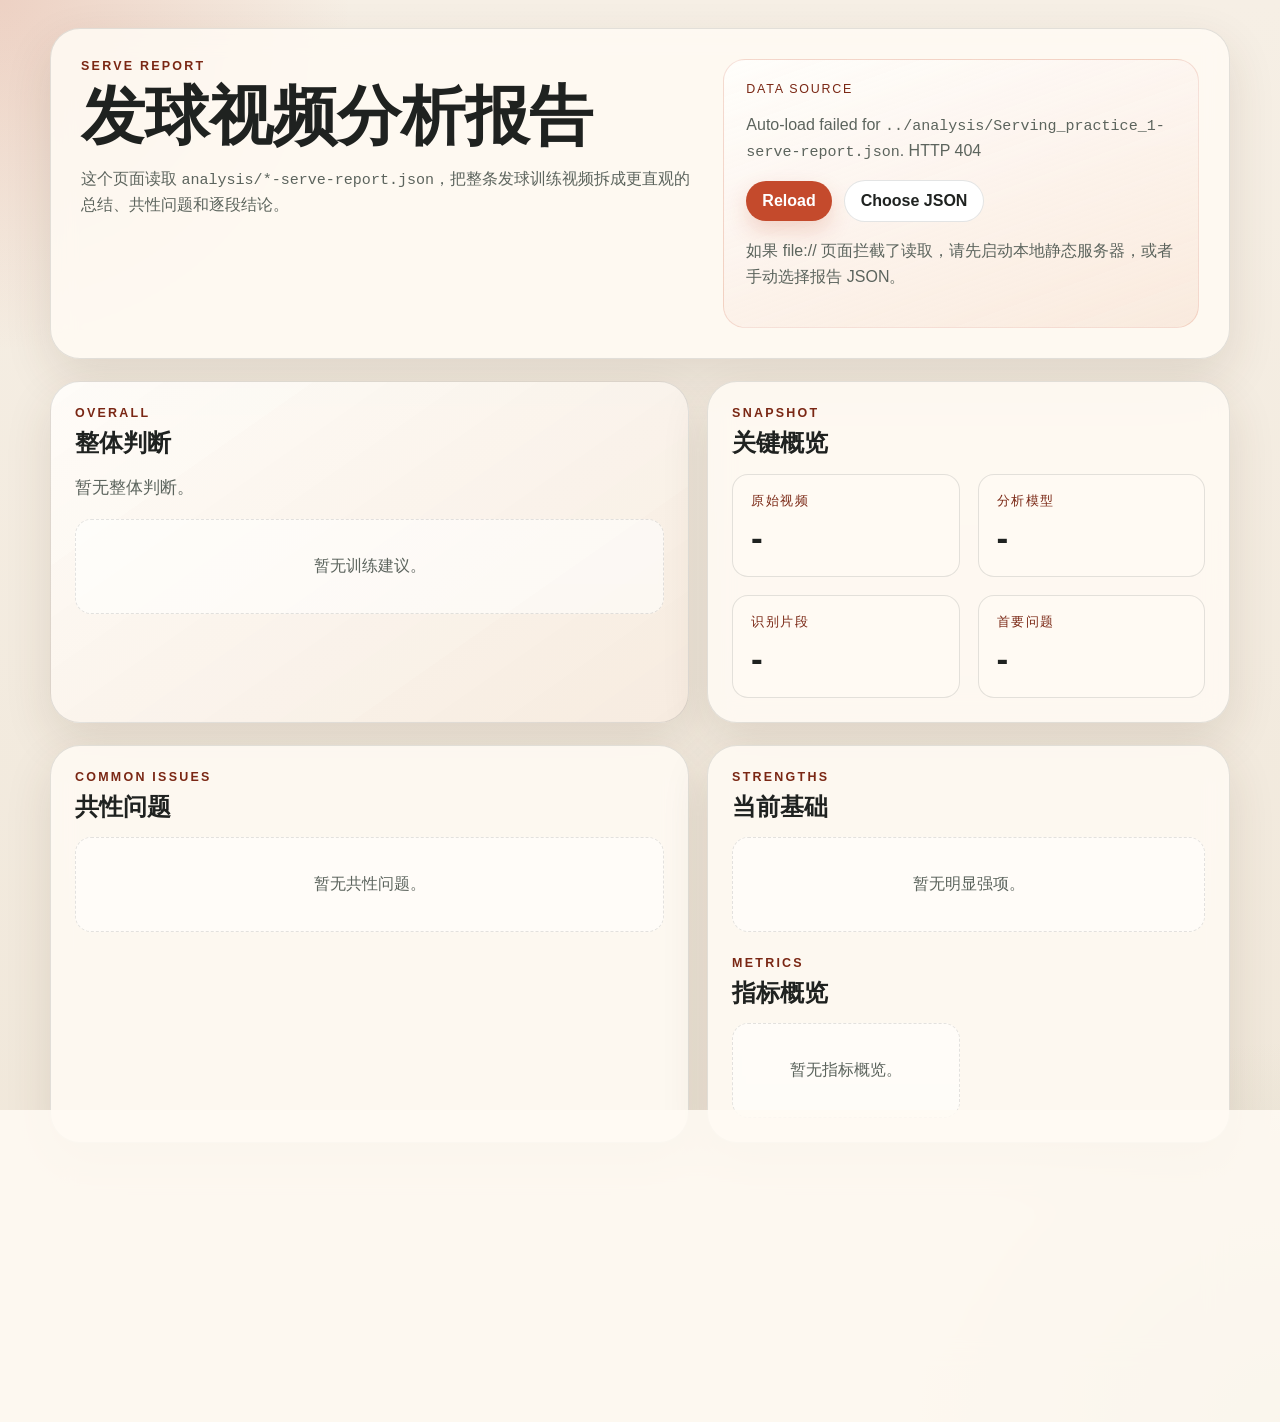
==== dashboard/serve-report.html @ f97d5fe2 "Initial project setup" ====
﻿<!DOCTYPE html>
<html lang="zh-CN">
<head>
    <meta charset="UTF-8">
    <meta name="viewport" content="width=device-width, initial-scale=1.0">
    <title>TennisAI Serve Report</title>
    <link rel="stylesheet" href="serve-report.css">
</head>
<body>
    <main class="page-shell">
        <section class="hero">
            <div class="hero-copy">
                <p class="eyebrow">Serve Report</p>
                <h1>发球视频分析报告</h1>
                <p class="hero-text">
                    这个页面读取 <code>analysis/*-serve-report.json</code>，把整条发球训练视频拆成更直观的总结、共性问题和逐段结论。
                </p>
            </div>
            <div class="hero-panel">
                <p class="panel-label">Data Source</p>
                <p id="source-status" class="panel-value">Trying to load <code>../analysis/Serving_practice_1-serve-report.json</code>...</p>
                <div class="loader-actions">
                    <button id="reload-button" type="button">Reload</button>
                    <label class="file-picker" for="json-upload">Choose JSON</label>
                    <input id="json-upload" type="file" accept=".json,application/json">
                </div>
                <p id="helper-text" class="helper-text">
                    如果本地浏览器拦截了自动读取，可以先启动一个简单静态服务器，或者手动选择生成好的报告 JSON。
                </p>
            </div>
        </section>

        <section class="overview-grid">
            <article class="card story-card">
                <div class="section-heading">
                    <p class="eyebrow">Overall</p>
                    <h2>整体判断</h2>
                </div>
                <p id="overall-assessment" class="story-text"></p>
                <div id="training-priorities" class="callout-list"></div>
            </article>

            <article class="card stat-card-group">
                <div class="section-heading">
                    <p class="eyebrow">Snapshot</p>
                    <h2>关键概览</h2>
                </div>
                <div id="stats-grid" class="stats-grid"></div>
            </article>
        </section>

        <section class="insight-grid">
            <article class="card">
                <div class="section-heading">
                    <p class="eyebrow">Common Issues</p>
                    <h2>共性问题</h2>
                </div>
                <div id="common-issues" class="issue-stack"></div>
            </article>

            <article class="card">
                <div class="section-heading">
                    <p class="eyebrow">Strengths</p>
                    <h2>当前基础</h2>
                </div>
                <div id="strengths" class="pill-list"></div>
                <div class="section-heading compact-heading">
                    <p class="eyebrow">Metrics</p>
                    <h2>指标概览</h2>
                </div>
                <div id="metric-overview" class="metric-grid"></div>
            </article>
        </section>

        <section class="card clips-card">
            <div class="section-heading">
                <p class="eyebrow">Clip Review</p>
                <h2>逐段结果</h2>
            </div>
            <div id="clip-grid" class="clip-grid"></div>
        </section>
    </main>

    <template id="empty-state-template">
        <div class="empty-state">
            <p>暂无可展示的数据。</p>
        </div>
    </template>

    <script src="serve-report.js"></script>
</body>
</html>
---- dashboard/serve-report.css ----
﻿:root {
    --bg: #efe6d8;
    --paper: rgba(255, 251, 244, 0.86);
    --paper-strong: #fffaf3;
    --ink: #1f2220;
    --muted: #5c645d;
    --line: rgba(31, 34, 32, 0.12);
    --accent: #c44a2c;
    --accent-deep: #7a2714;
    --olive: #6c8660;
    --sky: #dbe8eb;
    --shadow: 0 18px 48px rgba(76, 48, 25, 0.12);
    --radius-xl: 30px;
    --radius-lg: 22px;
    --radius-md: 16px;
    --mono: "Cascadia Code", "Consolas", monospace;
    --sans: "Aptos", "Segoe UI Variable", "Trebuchet MS", sans-serif;
}

* {
    box-sizing: border-box;
}

body {
    margin: 0;
    font-family: var(--sans);
    color: var(--ink);
    background:
        radial-gradient(circle at top left, rgba(196, 74, 44, 0.18), transparent 22rem),
        radial-gradient(circle at bottom right, rgba(108, 134, 96, 0.16), transparent 24rem),
        linear-gradient(180deg, #f6efe5 0%, var(--bg) 100%);
}

code {
    font-family: var(--mono);
    font-size: 0.94em;
}

.page-shell {
    width: min(1180px, calc(100vw - 32px));
    margin: 0 auto;
    padding: 28px 0 56px;
}

.hero,
.card {
    background: var(--paper);
    border: 1px solid var(--line);
    border-radius: var(--radius-xl);
    box-shadow: var(--shadow);
    backdrop-filter: blur(12px);
}

.hero {
    display: grid;
    grid-template-columns: 1.3fr 1fr;
    gap: 24px;
    padding: 30px;
    margin-bottom: 22px;
}

.eyebrow {
    margin: 0 0 10px;
    text-transform: uppercase;
    letter-spacing: 0.18em;
    font-size: 0.78rem;
    font-weight: 700;
    color: var(--accent-deep);
}

.hero h1,
.section-heading h2 {
    margin: 0;
    line-height: 1.05;
    font-weight: 800;
}

.hero h1 {
    font-size: clamp(2rem, 5vw, 4rem);
}

.hero-text,
.helper-text,
.panel-value,
.story-text,
.issue-explanation,
.empty-state,
.subtle-text {
    color: var(--muted);
}

.hero-text,
.story-text,
.issue-explanation,
.panel-value,
.helper-text {
    line-height: 1.6;
}

.hero-panel {
    background: linear-gradient(160deg, rgba(255, 255, 255, 0.7), rgba(243, 212, 192, 0.4));
    border: 1px solid rgba(196, 74, 44, 0.16);
    border-radius: var(--radius-lg);
    padding: 22px;
}

.panel-label {
    margin: 0 0 10px;
    font-size: 0.78rem;
    letter-spacing: 0.14em;
    text-transform: uppercase;
    color: var(--accent-deep);
}

.loader-actions {
    display: flex;
    flex-wrap: wrap;
    gap: 12px;
    align-items: center;
}

button,
.file-picker {
    border: none;
    cursor: pointer;
    border-radius: 999px;
    padding: 11px 16px;
    font: inherit;
    font-weight: 700;
    transition: transform 160ms ease, box-shadow 160ms ease;
}

button {
    background: var(--accent);
    color: white;
    box-shadow: 0 10px 22px rgba(196, 74, 44, 0.2);
}

.file-picker {
    background: white;
    color: var(--ink);
    border: 1px solid var(--line);
}

button:hover,
.file-picker:hover {
    transform: translateY(-1px);
}

#json-upload {
    display: none;
}

.overview-grid,
.insight-grid,
.clip-grid,
.stats-grid,
.metric-grid,
.callout-list,
.pill-list,
.issue-stack {
    display: grid;
    gap: 18px;
}

.overview-grid,
.insight-grid {
    grid-template-columns: 1.1fr 0.9fr;
    margin-bottom: 22px;
}

.card {
    padding: 24px;
}

.section-heading {
    margin-bottom: 18px;
}

.compact-heading {
    margin-top: 24px;
}

.story-card {
    background:
        linear-gradient(145deg, rgba(255, 255, 255, 0.5), rgba(240, 225, 210, 0.56)),
        var(--paper);
}

.story-text {
    font-size: 1.08rem;
    margin: 0 0 18px;
}

.callout-item,
.stat-tile,
.metric-tile,
.pill,
.issue-item,
.clip-card {
    border-radius: var(--radius-md);
    border: 1px solid var(--line);
    background: var(--paper-strong);
}

.callout-item {
    padding: 14px 16px;
    font-weight: 700;
}

.stats-grid {
    grid-template-columns: repeat(2, minmax(0, 1fr));
}

.stat-tile,
.metric-tile {
    padding: 18px;
}

.stat-label,
.metric-label,
.clip-label {
    margin: 0 0 8px;
    font-size: 0.8rem;
    text-transform: uppercase;
    letter-spacing: 0.12em;
    color: var(--accent-deep);
}

.stat-value,
.metric-value {
    margin: 0;
    font-size: clamp(1.3rem, 3vw, 2.2rem);
    font-weight: 800;
}

.issue-stack {
    align-content: start;
}

.issue-item {
    padding: 18px;
}

.issue-top {
    display: flex;
    justify-content: space-between;
    gap: 12px;
    align-items: center;
    margin-bottom: 10px;
}

.issue-name {
    font-size: 1.05rem;
    font-weight: 800;
}

.issue-count,
.pill-count {
    min-width: 42px;
    text-align: center;
    padding: 7px 10px;
    border-radius: 999px;
    background: rgba(108, 134, 96, 0.16);
    color: var(--olive);
    font-weight: 800;
}

.issue-training {
    margin: 12px 0 0;
    padding-top: 12px;
    border-top: 1px dashed var(--line);
    font-weight: 700;
}

.pill-list {
    grid-template-columns: 1fr;
}

.pill {
    display: flex;
    justify-content: space-between;
    gap: 12px;
    align-items: center;
    padding: 14px 16px;
}

.pill-name {
    font-weight: 700;
}

.metric-grid {
    grid-template-columns: repeat(2, minmax(0, 1fr));
}

.clips-card {
    padding-bottom: 14px;
}

.clip-grid {
    grid-template-columns: repeat(2, minmax(0, 1fr));
}

.clip-card {
    padding: 20px;
}

.clip-header {
    display: flex;
    align-items: baseline;
    justify-content: space-between;
    gap: 12px;
    margin-bottom: 14px;
}

.clip-title {
    margin: 0;
    font-size: 1.2rem;
}

.clip-time {
    color: var(--muted);
    font-size: 0.94rem;
}

.badge-row {
    display: flex;
    flex-wrap: wrap;
    gap: 8px;
    margin: 10px 0 14px;
}

.badge {
    display: inline-flex;
    align-items: center;
    padding: 6px 10px;
    border-radius: 999px;
    background: rgba(196, 74, 44, 0.12);
    color: var(--accent-deep);
    font-size: 0.82rem;
    font-weight: 700;
}

.metric-lines {
    display: grid;
    gap: 8px;
}

.metric-line {
    display: flex;
    justify-content: space-between;
    gap: 12px;
    padding-bottom: 8px;
    border-bottom: 1px dashed rgba(31, 34, 32, 0.1);
}

.empty-state {
    padding: 20px;
    text-align: center;
    border: 1px dashed var(--line);
    border-radius: var(--radius-md);
    background: rgba(255, 255, 255, 0.55);
}

@media (max-width: 980px) {
    .hero,
    .overview-grid,
    .insight-grid,
    .clip-grid {
        grid-template-columns: 1fr;
    }
}

@media (max-width: 640px) {
    .page-shell {
        width: min(100vw - 20px, 100%);
        padding-top: 18px;
    }

    .hero,
    .card {
        padding: 18px;
        border-radius: 22px;
    }

    .stats-grid,
    .metric-grid {
        grid-template-columns: 1fr;
    }

    .clip-header,
    .metric-line,
    .pill,
    .issue-top {
        flex-direction: column;
        align-items: flex-start;
    }
}
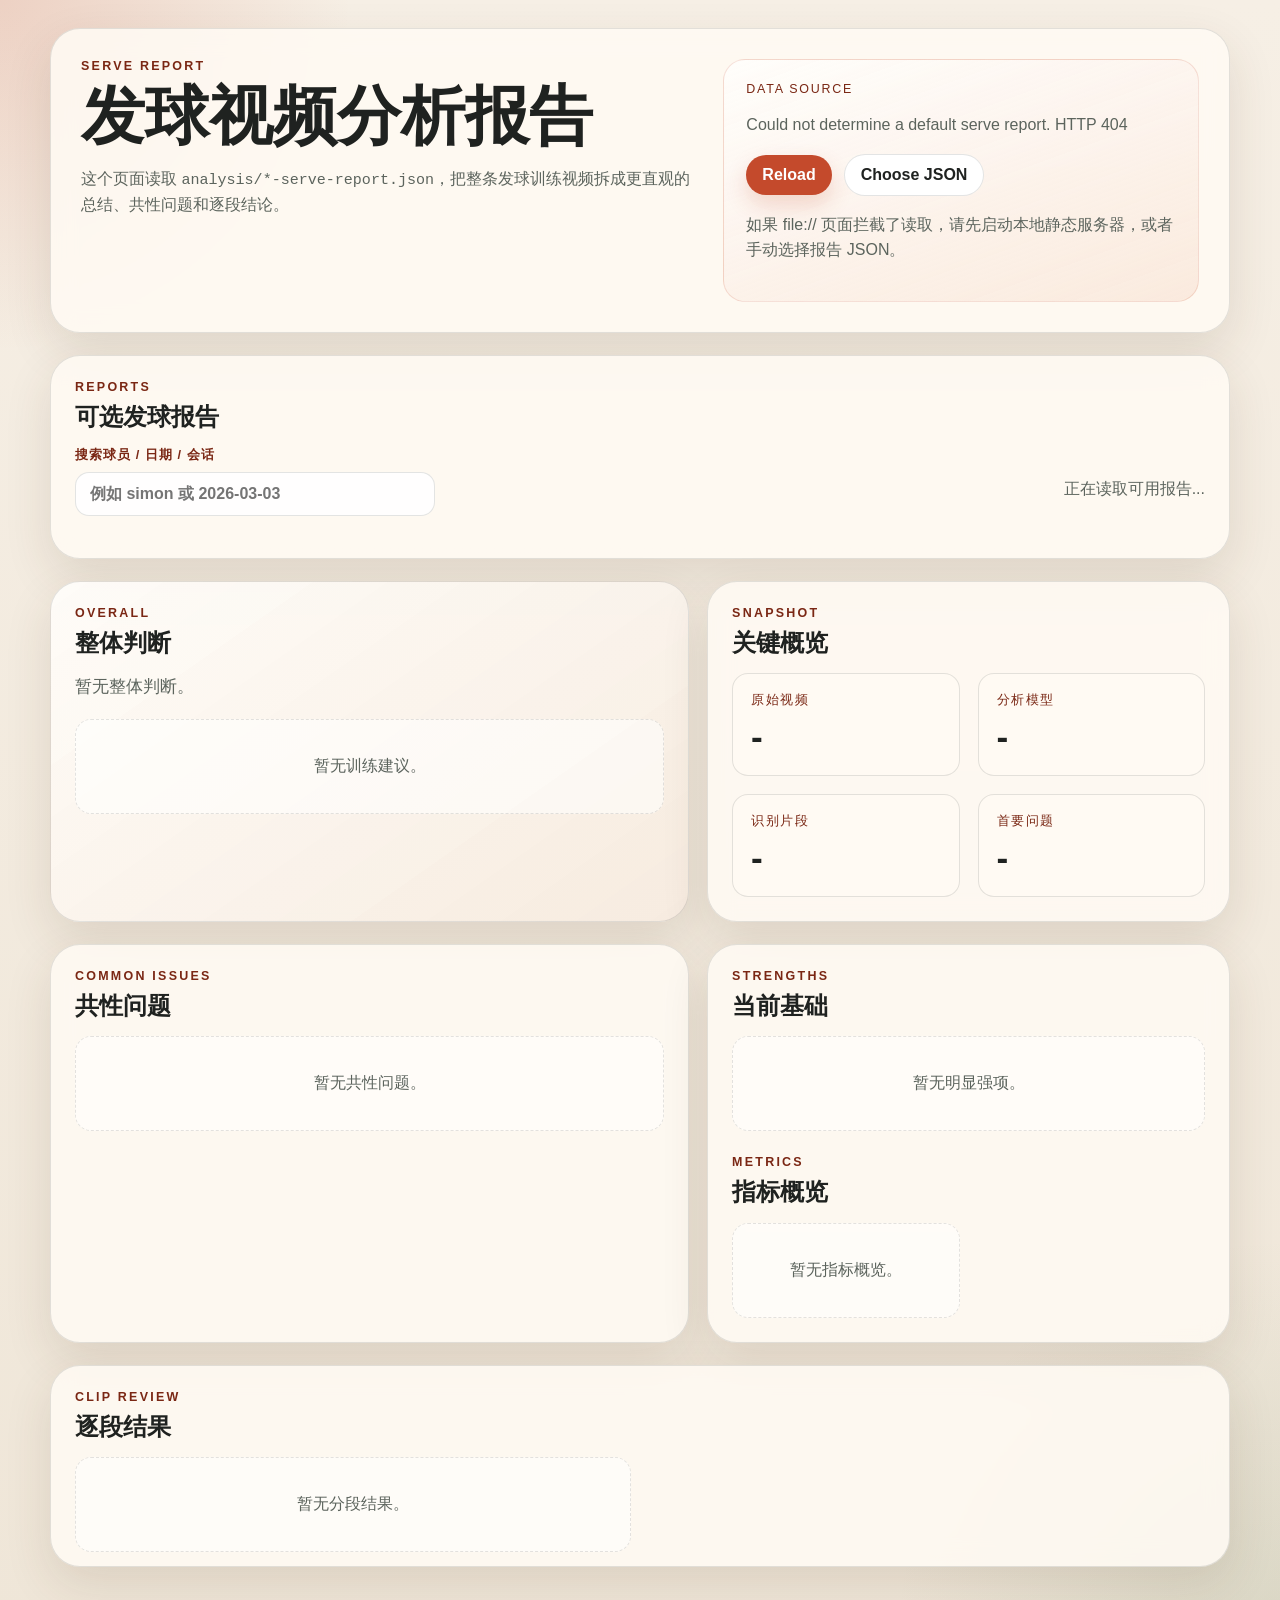
==== commit 150ec473: "Fix dashboard report loading and text rendering" ====
--- a/dashboard/serve-report.html
+++ b/dashboard/serve-report.html
@@ -1,4 +1,4 @@
-﻿<!DOCTYPE html>
+<!DOCTYPE html>
 <html lang="zh-CN">
 <head>
     <meta charset="UTF-8">
@@ -18,7 +18,7 @@
             </div>
             <div class="hero-panel">
                 <p class="panel-label">Data Source</p>
-                <p id="source-status" class="panel-value">Trying to load <code>../analysis/Serving_practice_1-serve-report.json</code>...</p>
+                <p id="source-status" class="panel-value">Trying to load a serve-report JSON file...</p>
                 <div class="loader-actions">
                     <button id="reload-button" type="button">Reload</button>
                     <label class="file-picker" for="json-upload">Choose JSON</label>
@@ -28,6 +28,21 @@
                     如果本地浏览器拦截了自动读取，可以先启动一个简单静态服务器，或者手动选择生成好的报告 JSON。
                 </p>
             </div>
+        </section>
+
+        <section class="card report-picker-card">
+            <div class="section-heading">
+                <p class="eyebrow">Reports</p>
+                <h2>可选发球报告</h2>
+            </div>
+            <div class="report-toolbar">
+                <label class="report-search">
+                    <span>搜索球员 / 日期 / 会话</span>
+                    <input id="report-search" type="search" placeholder="例如 simon 或 2026-03-03">
+                </label>
+                <p id="report-picker-summary" class="subtle-text">正在读取可用报告...</p>
+            </div>
+            <div id="report-picker" class="report-picker"></div>
         </section>
 
         <section class="overview-grid">
--- a/dashboard/serve-report.css
+++ b/dashboard/serve-report.css
@@ -158,7 +158,8 @@
 .metric-grid,
 .callout-list,
 .pill-list,
-.issue-stack {
+.issue-stack,
+.report-picker {
     display: grid;
     gap: 18px;
 }
@@ -171,6 +172,10 @@
 
 .card {
     padding: 24px;
+}
+
+.report-picker-card {
+    margin-bottom: 22px;
 }
 
 .section-heading {
@@ -396,3 +401,93 @@
         align-items: flex-start;
     }
 }
+
+.report-picker {
+    grid-template-columns: repeat(auto-fit, minmax(240px, 1fr));
+}
+
+.report-chip {
+    display: grid;
+    gap: 6px;
+    text-align: left;
+    padding: 16px 18px;
+    border-radius: var(--radius-md);
+    border: 1px solid var(--line);
+    background: var(--paper-strong);
+    color: var(--ink);
+    box-shadow: none;
+}
+
+.report-chip-athlete {
+    font-size: 0.8rem;
+    text-transform: uppercase;
+    letter-spacing: 0.12em;
+    color: var(--accent-deep);
+}
+
+.report-chip-session {
+    font-weight: 700;
+    line-height: 1.45;
+}
+
+.report-chip.active {
+    background: rgba(196, 74, 44, 0.12);
+    border-color: rgba(196, 74, 44, 0.45);
+}
+
+.report-toolbar {
+    display: flex;
+    flex-wrap: wrap;
+    justify-content: space-between;
+    gap: 16px;
+    align-items: end;
+    margin-bottom: 18px;
+}
+
+.report-search {
+    display: grid;
+    gap: 8px;
+    min-width: min(360px, 100%);
+    font-weight: 700;
+}
+
+.report-search span {
+    color: var(--accent-deep);
+    font-size: 0.8rem;
+    letter-spacing: 0.08em;
+    text-transform: uppercase;
+}
+
+.report-search input {
+    width: 100%;
+    padding: 12px 14px;
+    border-radius: 14px;
+    border: 1px solid var(--line);
+    background: rgba(255, 255, 255, 0.88);
+    color: var(--ink);
+    font: inherit;
+}
+
+.report-group {
+    display: grid;
+    gap: 12px;
+}
+
+.report-group-title {
+    margin: 0;
+    font-size: 1rem;
+    font-weight: 800;
+    color: var(--ink);
+}
+
+.report-group-meta {
+    margin: 0;
+    color: var(--muted);
+    font-size: 0.92rem;
+}
+
+.report-group-grid {
+    display: grid;
+    grid-template-columns: repeat(auto-fit, minmax(240px, 1fr));
+    gap: 18px;
+}
